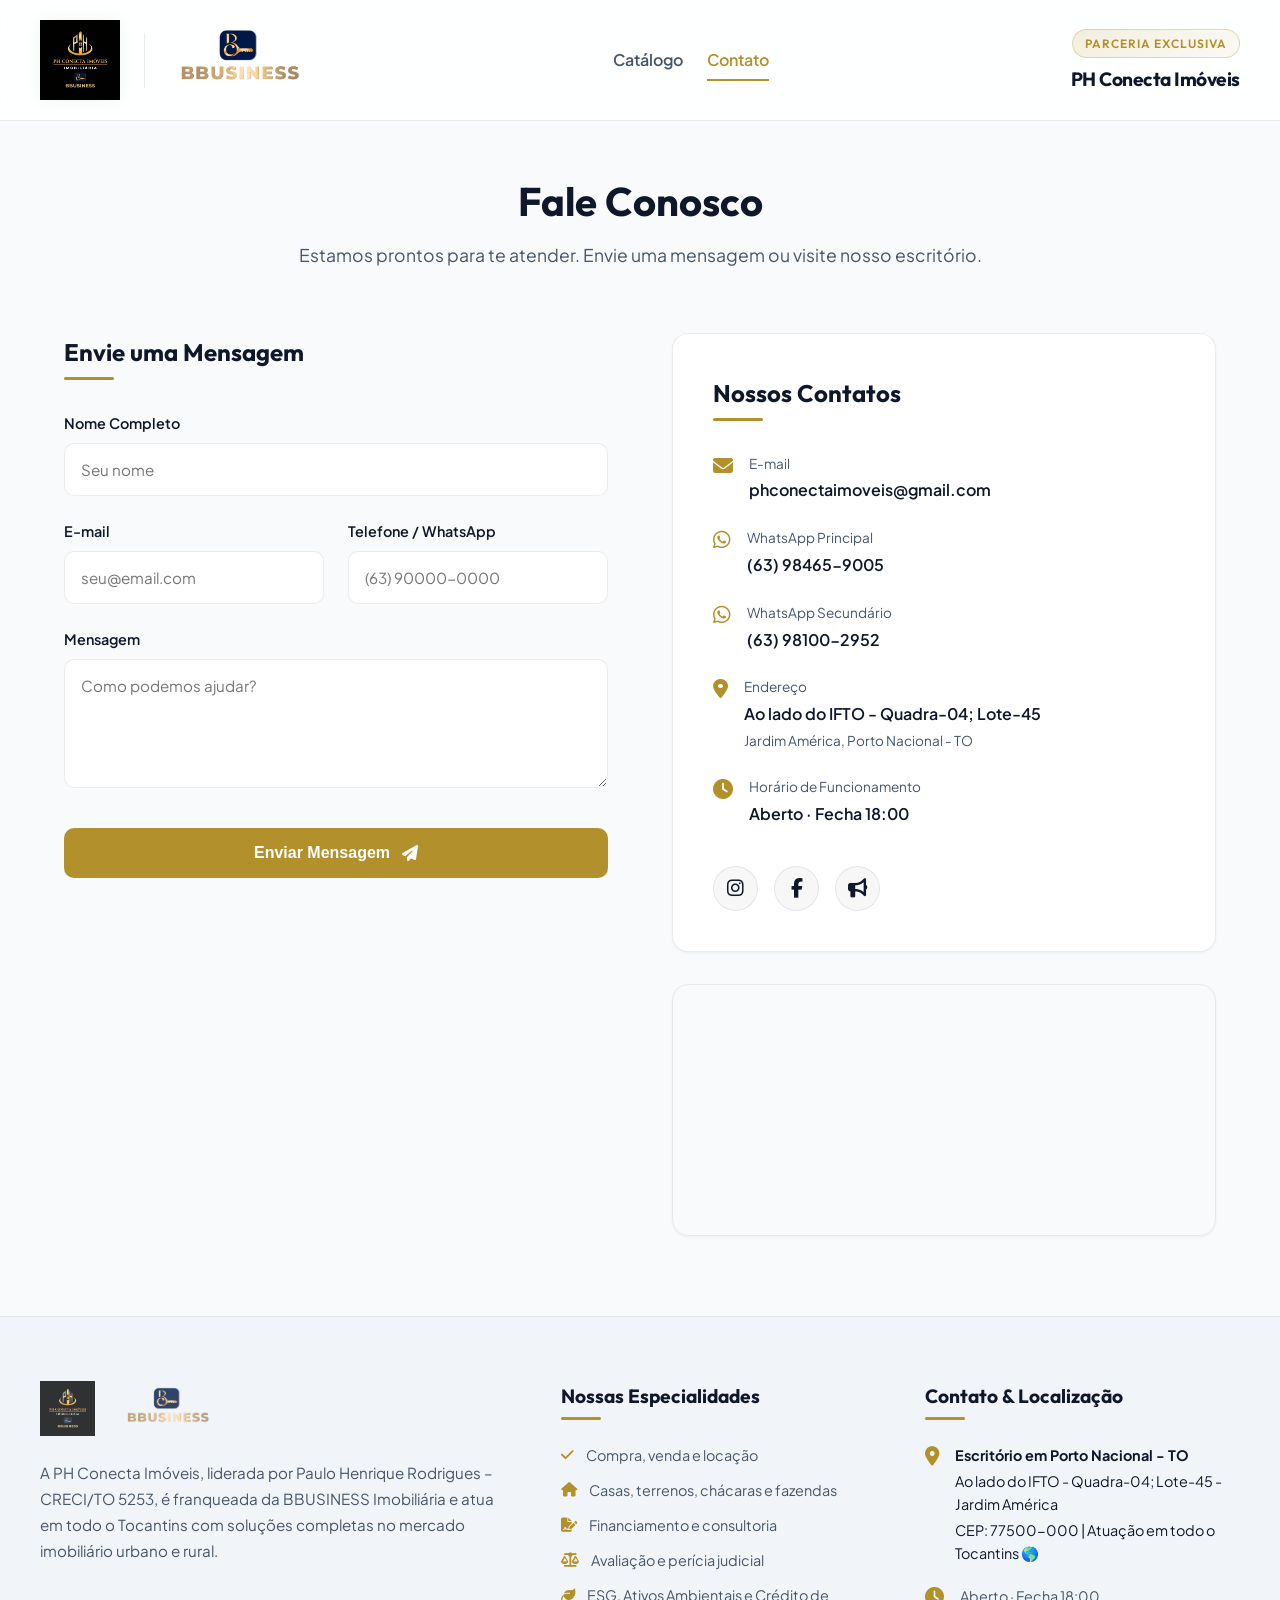
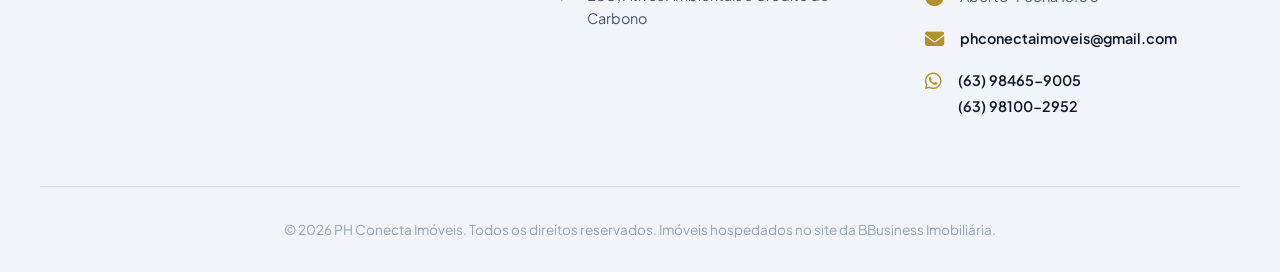
==== contato.html @ 6f9f1529 "feat: add contact page with form, location details, and styling updates" ====
<!DOCTYPE html>
<html lang="pt-BR">
<head>
    <meta charset="UTF-8">
    <meta name="viewport" content="width=device-width, initial-scale=1.0">
    <title>Fale Conosco | PH Conecta Imóveis</title>
    
    <!-- SEO Meta Tags -->
    <meta name="description" content="Entre em contato com a PH Conecta Imóveis. Estamos localizados em Porto Nacional, Tocantins. Fale conosco para compra, venda e locação de imóveis.">
    <meta name="keywords" content="Contato, Imobiliária, Porto Nacional, Tocantins, WhatsApp, Telefone, PH Conecta Imóveis">
    <meta name="author" content="PH Conecta Imóveis">
    
    <!-- Open Graph / Redes Sociais -->
    <meta property="og:title" content="Fale Conosco | PH Conecta Imóveis">
    <meta property="og:description" content="Entre em contato conosco. Escritório em Porto Nacional - TO. Especialistas no mercado imobiliário.">
    <meta property="og:type" content="website">
    <meta property="og:locale" content="pt_BR">
    
    <!-- Google Fonts -->
    <link rel="preconnect" href="https://fonts.googleapis.com">
    <link rel="preconnect" href="https://fonts.gstatic.com" crossorigin>
    <link href="https://fonts.googleapis.com/css2?family=Outfit:wght@300;400;500;600;700;800&family=Plus+Jakarta+Sans:wght@300;400;500;600;700&display=swap" rel="stylesheet">
    
    <!-- Font Awesome for Icons -->
    <link rel="stylesheet" href="https://cdnjs.cloudflare.com/ajax/libs/font-awesome/6.4.0/css/all.min.css">
    
    <!-- Link para o CSS customizado -->
    <link rel="stylesheet" href="style.css">
</head>
<body>

    <!-- Header do Catálogo -->
    <header class="main-header">
        <div class="header-container">
            <div class="brand-showcase">
                <a href="index.html" class="logo-wrapper ph-logo-wrapper">
                    <img src="assets/logo_ph.png" alt="PH Conecta Imóveis" class="logo-img ph-logo">
                </a>
                <div class="brand-divider"></div>
                <div class="logo-wrapper bb-logo-wrapper">
                    <img src="assets/bbusiness_logo.png" alt="BBusiness Imobiliária" class="logo-img bb-logo">
                </div>
            </div>
            
            <nav class="main-nav">
                <a href="index.html" class="nav-link">Catálogo</a>
                <a href="contato.html" class="nav-link active">Contato</a>
            </nav>

            <div class="header-text">
                <span class="badge">Parceria Exclusiva</span>
                <h1 style="font-size: 1.2rem; margin-top: 0.2rem;">PH Conecta Imóveis</h1>
            </div>
        </div>
    </header>

    <!-- Seção de Contato -->
    <main class="contact-page">
        <div class="contact-header">
            <h2>Fale Conosco</h2>
            <p>Estamos prontos para te atender. Envie uma mensagem ou visite nosso escritório.</p>
        </div>

        <div class="contact-container">
            <!-- Formulário -->
            <div class="contact-form-section">
                <h3>Envie uma Mensagem</h3>
                <form class="contact-form" onsubmit="sendToWhatsApp(event)">
                    <div class="form-group">
                        <label for="name">Nome Completo</label>
                        <input type="text" id="name" name="name" placeholder="Seu nome" required>
                    </div>
                    <div class="form-row">
                        <div class="form-group">
                            <label for="email">E-mail</label>
                            <input type="email" id="email" name="email" placeholder="seu@email.com" required>
                        </div>
                        <div class="form-group">
                            <label for="phone">Telefone / WhatsApp</label>
                            <input type="tel" id="phone" name="phone" placeholder="(63) 90000-0000" required>
                        </div>
                    </div>
                    <div class="form-group">
                        <label for="message">Mensagem</label>
                        <textarea id="message" name="message" rows="5" placeholder="Como podemos ajudar?" required></textarea>
                    </div>
                    <button type="submit" class="submit-btn">
                        Enviar Mensagem <i class="fa-solid fa-paper-plane"></i>
                    </button>
                </form>
            </div>

            <!-- Informações e Mapa -->
            <div class="contact-info-section">
                <div class="info-card">
                    <h3>Nossos Contatos</h3>
                    <ul class="contact-list">
                        <li>
                            <i class="fa-solid fa-envelope"></i>
                            <div>
                                <span>E-mail</span>
                                <a href="mailto:phconectaimoveis@gmail.com">phconectaimoveis@gmail.com</a>
                            </div>
                        </li>
                        <li>
                            <i class="fa-brands fa-whatsapp"></i>
                            <div>
                                <span>WhatsApp Principal</span>
                                <a href="https://wa.me/5563984659005" target="_blank">(63) 98465-9005</a>
                            </div>
                        </li>
                        <li>
                            <i class="fa-brands fa-whatsapp"></i>
                            <div>
                                <span>WhatsApp Secundário</span>
                                <a href="https://wa.me/5563981002952" target="_blank">(63) 98100-2952</a>
                            </div>
                        </li>
                        <li>
                            <i class="fa-solid fa-location-dot"></i>
                            <div>
                                <span>Endereço</span>
                                <strong>Ao lado do IFTO - Quadra-04; Lote-45</strong>
                                <span>Jardim América, Porto Nacional - TO</span>
                            </div>
                        </li>
                        <li>
                            <i class="fa-solid fa-clock"></i>
                            <div>
                                <span>Horário de Funcionamento</span>
                                <strong>Aberto · Fecha 18:00</strong>
                            </div>
                        </li>
                    </ul>
                    
                    <div class="social-links">
                        <a href="https://www.instagram.com/imobiliaria_ph_conecta_imoveis/" target="_blank" class="social-icon"><i class="fa-brands fa-instagram"></i></a>
                        <a href="https://www.facebook.com/profile.php?id=61579392174771" target="_blank" class="social-icon"><i class="fa-brands fa-facebook-f"></i></a>
                        <a href="https://whatsapp.com/channel/0029VbCNciaJf05h0G0z0J1j" target="_blank" class="social-icon"><i class="fa-solid fa-bullhorn"></i></a>
                    </div>
                </div>

                <!-- Google Maps Embutido -->
                <div class="map-container">
                    <iframe 
                        src="https://www.google.com/maps/embed?pb=!1m18!1m12!1m3!1d1139.7744319409855!2d-48.39763713028325!3d-10.694481699999994!2m3!1f0!2f0!3f0!3m2!1i1024!2i768!4f13.1!3m3!1m2!1s0x933b0d91617a31d5%3A0x5bad2772ea0631fc!2sPH%20Conecta%20Im%C3%B3veis!5e0!3m2!1spt-BR!2sbr!4v1700000000000!5m2!1spt-BR!2sbr" 
                        width="100%" 
                        height="250" 
                        style="border:0;" 
                        allowfullscreen="" 
                        loading="lazy" 
                        referrerpolicy="no-referrer-when-downgrade">
                    </iframe>
                </div>
            </div>
        </div>
    </main>

    <!-- Footer do Catálogo Profissional -->
    <footer class="main-footer">
        <div class="footer-container">
            <div class="footer-grid">
                
                <div class="footer-col brand-col">
                    <div class="footer-logos">
                        <img src="assets/logo_ph.png" alt="PH Conecta Imóveis Logo" class="footer-logo ph-flogo">
                        <img src="assets/bbusiness_logo.png" alt="BBusiness Imobiliária Logo" class="footer-logo bb-flogo">
                    </div>
                    <p class="brand-desc">
                        A PH Conecta Imóveis, liderada por Paulo Henrique Rodrigues – CRECI/TO 5253, é franqueada da BBUSINESS Imobiliária e atua em todo o Tocantins com soluções completas no mercado imobiliário urbano e rural.
                    </p>
                </div>
                
                <div class="footer-col info-col">
                    <h3>Nossas Especialidades</h3>
                    <ul class="footer-list">
                        <li><i class="fa-solid fa-check"></i> Compra, venda e locação</li>
                        <li><i class="fa-solid fa-house"></i> Casas, terrenos, chácaras e fazendas</li>
                        <li><i class="fa-solid fa-file-signature"></i> Financiamento e consultoria</li>
                        <li><i class="fa-solid fa-scale-balanced"></i> Avaliação e perícia judicial</li>
                        <li><i class="fa-solid fa-leaf"></i> ESG, Ativos Ambientais e Crédito de Carbono</li>
                    </ul>
                </div>
                
                <div class="footer-col contact-col">
                    <h3>Contato & Localização</h3>
                    <ul class="footer-contact-list">
                        <li>
                            <i class="fa-solid fa-location-dot"></i>
                            <div>
                                <strong>Escritório em Porto Nacional - TO</strong>
                                <a href="https://www.google.com/maps/place/PH+Conecta+Im%C3%B3veis/@-10.6944817,-48.399383,1068m/data=!3m2!1e3!4b1!4m6!3m5!1s0x933b0d91617a31d5:0x5bad2772ea0631fc!8m2!3d-10.694487!4d-48.3968081!16s%2Fg%2F11xyh6w7kj?entry=ttu&g_ep=EgoyMDI2MDYxMC4wIKXMDSoASAFQAw%3D%3D" target="_blank" style="font-weight: 400; display: flex; flex-direction: column; gap: 0.2rem;" title="Ver no Google Maps">
                                    <span>Ao lado do IFTO - Quadra-04; Lote-45 - Jardim América</span>
                                    <span>CEP: 77500-000 | Atuação em todo o Tocantins 🌎</span>
                                </a>
                            </div>
                        </li>
                        <li>
                            <i class="fa-solid fa-clock"></i>
                            <span>Aberto · Fecha 18:00</span>
                        </li>
                        <li>
                            <i class="fa-solid fa-envelope"></i>
                            <a href="mailto:phconectaimoveis@gmail.com">phconectaimoveis@gmail.com</a>
                        </li>
                        <li>
                            <i class="fa-brands fa-whatsapp"></i>
                            <div style="display: flex; flex-direction: column; gap: 0.2rem;">
                                <a href="https://wa.me/5563984659005" target="_blank">(63) 98465-9005</a>
                                <a href="https://wa.me/5563981002952" target="_blank">(63) 98100-2952</a>
                            </div>
                        </li>
                    </ul>
                </div>

            </div>
            
            <div class="footer-bottom">
                <p class="copyright">&copy; 2026 PH Conecta Imóveis. Todos os direitos reservados. Imóveis hospedados no site da BBusiness Imobiliária.</p>
            </div>
        </div>
    </footer>

    <!-- Script para envio via WhatsApp -->
    <script>
        function sendToWhatsApp(event) {
            event.preventDefault();
            const name = document.getElementById('name').value;
            const email = document.getElementById('email').value;
            const phone = document.getElementById('phone').value;
            const message = document.getElementById('message').value;

            // Formatação da mensagem
            const text = `Olá! Vim pelo site da PH Conecta Imóveis.%0A%0A*Nome:* ${name}%0A*E-mail:* ${email}%0A*Telefone:* ${phone}%0A*Mensagem:* ${message}`;
            
            // Número especificado: (63) 98100-2952 -> 5563981002952
            const waLink = `https://wa.me/5563981002952?text=${text}`;
            
            window.open(waLink, '_blank');
        }
    </script>
</body>
</html>
---- style.css ----
/* ==========================================================================
   DESIGN SYSTEM & VARIABLES
   ========================================================================== */
:root {
    /* Color Palette (Tema Claro / Light Mode) */
    --bg-main: #f8fafc;
    --bg-card: #ffffff;
    --bg-header: rgba(255, 255, 255, 0.85);
    --border-color: rgba(15, 23, 42, 0.08);
    --border-hover: rgba(197, 168, 128, 0.6);
    
    /* Brand Colors */
    --color-gold: #b2902b;
    --color-gold-hover: #91731b;
    --color-gold-rgb: 178, 144, 43;
    --color-blue: #0055b3;
    
    /* Text Colors */
    --text-primary: #0f172a;
    --text-secondary: #475569;
    --text-muted: #94a3b8;
    
    /* Typography */
    --font-heading: 'Outfit', sans-serif;
    --font-body: 'Plus Jakarta Sans', sans-serif;
    
    /* Layout & Animation */
    --radius-lg: 16px;
    --radius-md: 10px;
    --radius-sm: 6px;
    --transition: all 0.35s cubic-bezier(0.16, 1, 0.3, 1);
    --shadow-sm: 0 2px 4px rgba(0, 0, 0, 0.02), 0 1px 2px rgba(0, 0, 0, 0.03);
    --shadow-md: 0 10px 25px rgba(15, 23, 42, 0.05), 0 4px 12px rgba(15, 23, 42, 0.03);
    --shadow-lg: 0 25px 50px -12px rgba(15, 23, 42, 0.08);
}

/* ==========================================================================
   RESET & BASE STYLES
   ========================================================================== */
* {
    margin: 0;
    padding: 0;
    box-sizing: border-box;
    -webkit-font-smoothing: antialiased;
    -moz-osx-font-smoothing: grayscale;
}

body {
    background-color: var(--bg-main);
    color: var(--text-primary);
    font-family: var(--font-body);
    line-height: 1.6;
    overflow-x: hidden;
}

/* ==========================================================================
   HEADER SECTION
   ========================================================================== */
.main-header {
    position: relative;
    z-index: 100;
    background-color: var(--bg-header);
    backdrop-filter: blur(16px);
    -webkit-backdrop-filter: blur(16px);
    border-bottom: 1px solid var(--border-color);
    padding: 1.25rem 2rem;
    transition: var(--transition);
}

.header-container {
    max-width: 1200px;
    margin: 0 auto;
    display: flex;
    align-items: center;
    justify-content: space-between;
    gap: 2rem;
}

.brand-showcase {
    display: flex;
    align-items: center;
    gap: 1.5rem;
}

.logo-wrapper {
    display: flex;
    align-items: center;
    justify-content: center;
    height: 80px;
    transition: var(--transition);
}

.logo-wrapper:hover {
    transform: scale(1.03);
}

.logo-img {
    max-height: 100%;
    width: auto;
    object-fit: contain;
}

.ph-logo {
    /* Destacar levemente a logo PH */
    filter: drop-shadow(0 0 8px rgba(0, 0, 0, 0.05));
}

.brand-divider {
    width: 1px;
    height: 55px;
    background-color: var(--border-color);
}

.header-text {
    text-align: right;
    display: flex;
    flex-direction: column;
    align-items: flex-end;
}

.badge {
    background: linear-gradient(135deg, rgba(var(--color-gold-rgb), 0.15), rgba(var(--color-gold-rgb), 0.05));
    border: 1px solid rgba(var(--color-gold-rgb), 0.3);
    color: var(--color-gold);
    padding: 0.25rem 0.75rem;
    border-radius: 50px;
    font-size: 0.75rem;
    font-weight: 600;
    text-transform: uppercase;
    letter-spacing: 1px;
    margin-bottom: 0.4rem;
    font-family: var(--font-heading);
}

.header-text h1 {
    font-family: var(--font-heading);
    font-size: 1.8rem;
    font-weight: 700;
    letter-spacing: -0.5px;
    color: var(--text-primary);
    line-height: 1.2;
}

.header-text p {
    color: var(--text-secondary);
    font-size: 0.9rem;
    font-weight: 400;
    margin-top: 0.2rem;
}

/* ==========================================================================
   NAVIGATION MENU
   ========================================================================== */
.main-nav {
    display: flex;
    gap: 1.5rem;
    align-items: center;
}

.nav-link {
    text-decoration: none;
    color: var(--text-secondary);
    font-weight: 600;
    font-size: 1rem;
    padding: 0.5rem 0;
    position: relative;
    transition: var(--transition);
}

.nav-link:hover {
    color: var(--text-primary);
}

.nav-link.active {
    color: var(--color-gold);
}

.nav-link::after {
    content: '';
    position: absolute;
    bottom: 0;
    left: 0;
    width: 0;
    height: 2px;
    background-color: var(--color-gold);
    transition: var(--transition);
}

.nav-link:hover::after, .nav-link.active::after {
    width: 100%;
}

/* ==========================================================================
   FILTER SECTION (AESTHETIC)
   ========================================================================== */
.filter-section {
    position: sticky;
    top: 1rem;
    z-index: 90;
    max-width: 1200px;
    margin: 1rem auto 1.5rem auto;
    padding: 0 1.5rem;
}

.filter-container {
    background-color: var(--bg-card);
    border: 1px solid var(--border-color);
    border-radius: var(--radius-lg);
    padding: 1.25rem;
    display: flex;
    align-items: center;
    justify-content: space-between;
    gap: 2rem;
    box-shadow: var(--shadow-md);
}

.search-box {
    display: flex;
    align-items: center;
    gap: 0.75rem;
    background-color: rgba(15, 23, 42, 0.03);
    border: 1px solid var(--border-color);
    padding: 0.6rem 1rem;
    border-radius: var(--radius-md);
    flex-grow: 1;
    max-width: 500px;
}

.search-box svg {
    color: var(--text-muted);
}

.search-box input {
    background: none;
    border: none;
    outline: none;
    color: var(--text-primary);
    font-family: var(--font-body);
    font-size: 0.9rem;
    width: 100%;
}

.search-box input::placeholder {
    color: var(--text-muted);
}

.filter-badges {
    display: flex;
    gap: 0.75rem;
}

.filter-badge {
    background-color: rgba(15, 23, 42, 0.03);
    border: 1px solid var(--border-color);
    color: var(--text-secondary);
    padding: 0.5rem 1.2rem;
    border-radius: var(--radius-md);
    font-size: 0.85rem;
    font-weight: 500;
    cursor: pointer;
    transition: var(--transition);
}

.filter-badge:hover {
    background-color: rgba(15, 23, 42, 0.06);
    color: var(--text-primary);
}

.filter-badge.active {
    background-color: var(--color-gold);
    color: #ffffff;
    font-weight: 600;
    border-color: var(--color-gold);
}

/* ==========================================================================
   CATALOG GRID & CARDS
   ========================================================================== */
.catalog-container {
    max-width: 1200px;
    margin: 0 auto;
    padding: 1.5rem;
    margin-bottom: 5rem;
}

.catalog-grid {
    display: grid;
    grid-template-columns: repeat(auto-fill, minmax(350px, 1fr));
    gap: 2rem;
}

/* Card Item */
.card-item {
    background-color: var(--bg-card);
    border: 1px solid var(--border-color);
    border-radius: var(--radius-lg);
    overflow: hidden;
    text-decoration: none;
    color: inherit;
    display: flex;
    flex-direction: column;
    box-shadow: var(--shadow-md);
    transition: var(--transition);
    position: relative;
}

.card-item::before {
    content: '';
    position: absolute;
    top: 0;
    left: 0;
    width: 100%;
    height: 100%;
    border-radius: var(--radius-lg);
    border: 1px solid transparent;
    pointer-events: none;
    transition: var(--transition);
    z-index: 2;
}

.card-item:hover {
    transform: translateY(-8px);
    box-shadow: 0 22px 40px -10px rgba(0, 0, 0, 0.6);
}

.card-item:hover::before {
    border-color: var(--border-hover);
}

/* Card Image */
.card-image-wrapper {
    position: relative;
    width: 100%;
    height: 230px;
    overflow: hidden;
    background-color: #e2e8f0;
}

.card-image {
    width: 100%;
    height: 100%;
    object-fit: cover;
    transition: transform 0.8s cubic-bezier(0.16, 1, 0.3, 1);
}

.card-item:hover .card-image {
    transform: scale(1.08);
}

.card-tag {
    position: absolute;
    top: 1rem;
    left: 1rem;
    background: rgba(15, 23, 42, 0.75);
    backdrop-filter: blur(8px);
    border: 1px solid rgba(255, 255, 255, 0.15);
    color: #ffffff;
    padding: 0.35rem 0.8rem;
    border-radius: var(--radius-sm);
    font-size: 0.75rem;
    font-weight: 600;
    text-transform: uppercase;
    letter-spacing: 0.5px;
    z-index: 10;
}

/* Card Content */
.card-content {
    padding: 1.5rem;
    display: flex;
    flex-direction: column;
    flex-grow: 1;
}

.card-location {
    display: flex;
    align-items: center;
    gap: 0.4rem;
    color: var(--text-muted);
    font-size: 0.8rem;
    margin-bottom: 0.75rem;
}

.card-location svg {
    color: var(--color-gold);
}

.card-title {
    font-family: var(--font-heading);
    font-size: 1.25rem;
    font-weight: 600;
    line-height: 1.35;
    margin-bottom: 0.75rem;
    color: var(--text-primary);
    transition: var(--transition);
}

.card-item:hover .card-title {
    color: var(--color-gold);
}

.card-description {
    color: var(--text-secondary);
    font-size: 0.875rem;
    margin-bottom: 1.5rem;
    display: -webkit-box;
    -webkit-line-clamp: 2;
    -webkit-box-orient: vertical;
    overflow: hidden;
    height: 2.8rem; /* Evita quebras de grid mantendo o tamanho */
}

/* Card Features */
.card-features {
    display: flex;
    align-items: center;
    gap: 1.25rem;
    border-top: 1px solid var(--border-color);
    border-bottom: 1px solid var(--border-color);
    padding: 0.85rem 0;
    margin-bottom: 1.5rem;
}

.feature-item {
    display: flex;
    align-items: center;
    gap: 0.4rem;
    font-size: 0.85rem;
    color: var(--text-secondary);
}

.feature-item svg {
    color: var(--text-muted);
}

/* Card Footer */
.card-footer {
    margin-top: auto;
    display: flex;
    align-items: center;
    justify-content: space-between;
}

.card-price {
    display: flex;
    flex-direction: column;
}

.price-label {
    font-size: 0.75rem;
    color: var(--text-muted);
    text-transform: uppercase;
}

.price-value {
    font-family: var(--font-heading);
    font-size: 1.4rem;
    font-weight: 700;
    color: var(--text-primary);
    transition: var(--transition);
}

.card-item:hover .price-value {
    color: var(--color-gold);
}

.card-btn {
    display: flex;
    align-items: center;
    gap: 0.4rem;
    color: var(--text-primary);
    font-size: 0.85rem;
    font-weight: 600;
    border: 1px solid var(--border-color);
    padding: 0.5rem 0.9rem;
    border-radius: var(--radius-md);
    transition: var(--transition);
}

.card-item:hover .card-btn {
    background-color: var(--color-gold);
    color: var(--bg-main);
    border-color: var(--color-gold);
}

.card-btn svg {
    transition: transform 0.3s;
}

.card-item:hover .card-btn svg {
    transform: translateX(3px);
}

/* ==========================================================================
   FOOTER SECTION
   ========================================================================== */
.main-footer {
    background-color: #f1f5f9;
    border-top: 1px solid var(--border-color);
    padding: 4rem 2rem 2rem 2rem;
    color: var(--text-secondary);
}

.footer-container {
    max-width: 1200px;
    margin: 0 auto;
    display: flex;
    flex-direction: column;
    gap: 3rem;
}

.footer-grid {
    display: grid;
    grid-template-columns: 1.5fr 1fr 1fr;
    gap: 3rem;
}

.brand-col .footer-logos {
    display: flex;
    align-items: center;
    gap: 1.5rem;
    margin-bottom: 1.5rem;
}

.footer-logo {
    height: 55px;
    width: auto;
    object-fit: contain;
    opacity: 0.8;
    transition: var(--transition);
}

.footer-logo:hover {
    opacity: 1;
}

.brand-desc {
    font-size: 0.95rem;
    line-height: 1.7;
}

.footer-col h3 {
    font-family: var(--font-heading);
    color: var(--text-primary);
    font-size: 1.2rem;
    margin-bottom: 1.5rem;
    position: relative;
    padding-bottom: 0.5rem;
}

.footer-col h3::after {
    content: '';
    position: absolute;
    bottom: 0;
    left: 0;
    width: 40px;
    height: 3px;
    background-color: var(--color-gold);
    border-radius: 2px;
}

.footer-list {
    list-style: none;
    padding: 0;
}

.footer-list li {
    display: flex;
    align-items: flex-start;
    gap: 0.75rem;
    margin-bottom: 0.75rem;
    font-size: 0.9rem;
}

.footer-list li i {
    color: var(--color-gold);
    margin-top: 0.25rem;
}

.footer-contact-list {
    list-style: none;
    padding: 0;
}

.footer-contact-list li {
    display: flex;
    align-items: flex-start;
    gap: 1rem;
    margin-bottom: 1.2rem;
    font-size: 0.9rem;
}

.footer-contact-list li i {
    color: var(--color-gold);
    font-size: 1.2rem;
    margin-top: 0.2rem;
}

.footer-contact-list li div {
    display: flex;
    flex-direction: column;
    gap: 0.2rem;
}

.footer-contact-list strong {
    color: var(--text-primary);
}

.footer-contact-list a {
    color: var(--text-primary);
    text-decoration: none;
    font-weight: 600;
    transition: var(--transition);
}

.footer-contact-list a:hover {
    color: var(--color-gold);
}

.footer-bottom {
    border-top: 1px solid rgba(15, 23, 42, 0.1);
    padding-top: 2rem;
    text-align: center;
}

.copyright {
    font-size: 0.85rem;
    color: var(--text-muted);
}

/* ==========================================================================
   FLOATING CONTACTS WIDGET
   ========================================================================== */
.floating-contacts {
    position: fixed;
    bottom: 30px;
    right: 30px;
    z-index: 999;
    display: flex;
    flex-direction: column-reverse;
    align-items: center;
    gap: 10px;
}

.fc-toggle {
    width: 60px;
    height: 60px;
    background-color: var(--color-gold);
    color: white;
    border-radius: 50%;
    display: flex;
    align-items: center;
    justify-content: center;
    font-size: 1.5rem;
    box-shadow: var(--shadow-lg);
    cursor: pointer;
    transition: var(--transition);
    z-index: 2;
}

.fc-toggle:hover {
    transform: scale(1.1);
    background-color: var(--color-gold-hover);
}

.fc-menu {
    display: flex;
    flex-direction: column;
    gap: 10px;
    opacity: 0;
    visibility: hidden;
    transform: translateY(20px);
    transition: all 0.3s cubic-bezier(0.175, 0.885, 0.32, 1.275);
}

.floating-contacts:hover .fc-menu {
    opacity: 1;
    visibility: visible;
    transform: translateY(0);
}

.fc-item {
    width: 50px;
    height: 50px;
    background-color: white;
    color: var(--text-primary);
    border-radius: 50%;
    display: flex;
    align-items: center;
    justify-content: center;
    font-size: 1.2rem;
    box-shadow: var(--shadow-md);
    text-decoration: none;
    position: relative;
    transition: var(--transition);
}

.fc-item:hover {
    transform: scale(1.1);
}

.fc-wa1:hover, .fc-wa2:hover, .fc-wachannel:hover {
    background-color: #25D366;
    color: white;
}

.fc-ig:hover {
    background: linear-gradient(45deg, #f09433 0%, #e6683c 25%, #dc2743 50%, #cc2366 75%, #bc1888 100%);
    color: white;
}

.fc-fb:hover {
    background-color: #1877F2;
    color: white;
}

.fc-tooltip {
    position: absolute;
    right: 65px;
    background-color: rgba(15, 23, 42, 0.9);
    color: white;
    padding: 0.4rem 0.8rem;
    border-radius: 4px;
    font-size: 0.8rem;
    font-family: var(--font-body);
    white-space: nowrap;
    opacity: 0;
    visibility: hidden;
    transition: opacity 0.3s;
    pointer-events: none;
}

.fc-tooltip::after {
    content: '';
    position: absolute;
    top: 50%;
    left: 100%;
    transform: translateY(-50%);
    border-width: 5px;
    border-style: solid;
    border-color: transparent transparent transparent rgba(15, 23, 42, 0.9);
}

.fc-item:hover .fc-tooltip {
    opacity: 1;
    visibility: visible;
}

.card-item.hidden {
    display: none !important;
}

/* ==========================================================================
   CONTACT PAGE
   ========================================================================== */
.contact-page {
    max-width: 1200px;
    margin: 3rem auto 5rem auto;
    padding: 0 1.5rem;
}

.contact-header {
    text-align: center;
    margin-bottom: 4rem;
}

.contact-header h2 {
    font-family: var(--font-heading);
    font-size: 2.5rem;
    color: var(--text-primary);
    margin-bottom: 0.5rem;
}

.contact-header p {
    color: var(--text-secondary);
    font-size: 1.1rem;
}

.contact-container {
    display: grid;
    grid-template-columns: 1fr 1fr;
    gap: 4rem;
    align-items: start;
}

.contact-form-section h3, .contact-info-section h3 {
    font-family: var(--font-heading);
    font-size: 1.5rem;
    color: var(--text-primary);
    margin-bottom: 2rem;
    position: relative;
    padding-bottom: 0.5rem;
}

.contact-form-section h3::after, .contact-info-section h3::after {
    content: '';
    position: absolute;
    bottom: 0;
    left: 0;
    width: 50px;
    height: 3px;
    background-color: var(--color-gold);
    border-radius: 2px;
}

.contact-form {
    display: flex;
    flex-direction: column;
    gap: 1.5rem;
}

.form-group {
    display: flex;
    flex-direction: column;
    gap: 0.5rem;
}

.form-row {
    display: grid;
    grid-template-columns: 1fr 1fr;
    gap: 1.5rem;
}

.form-group label {
    font-weight: 600;
    font-size: 0.9rem;
    color: var(--text-primary);
}

.form-group input, .form-group textarea {
    padding: 1rem;
    border: 1px solid var(--border-color);
    border-radius: var(--radius-md);
    background-color: var(--bg-card);
    font-family: var(--font-body);
    font-size: 0.95rem;
    color: var(--text-primary);
    transition: var(--transition);
}

.form-group input:focus, .form-group textarea:focus {
    outline: none;
    border-color: var(--color-gold);
    box-shadow: 0 0 0 3px rgba(178, 144, 43, 0.1);
}

.submit-btn {
    background-color: var(--color-gold);
    color: white;
    border: none;
    padding: 1rem 2rem;
    border-radius: var(--radius-md);
    font-size: 1rem;
    font-weight: 700;
    cursor: pointer;
    display: flex;
    align-items: center;
    justify-content: center;
    gap: 0.75rem;
    transition: var(--transition);
    margin-top: 1rem;
}

.submit-btn:hover {
    background-color: var(--color-gold-hover);
    transform: translateY(-2px);
    box-shadow: var(--shadow-md);
}

.info-card {
    background-color: var(--bg-card);
    border: 1px solid var(--border-color);
    border-radius: var(--radius-lg);
    padding: 2.5rem;
    box-shadow: var(--shadow-sm);
    margin-bottom: 2rem;
}

.contact-list {
    list-style: none;
    display: flex;
    flex-direction: column;
    gap: 1.5rem;
    margin-bottom: 2.5rem;
}

.contact-list li {
    display: flex;
    align-items: flex-start;
    gap: 1rem;
}

.contact-list i {
    color: var(--color-gold);
    font-size: 1.25rem;
    margin-top: 0.2rem;
}

.contact-list div {
    display: flex;
    flex-direction: column;
    gap: 0.2rem;
}

.contact-list span {
    font-size: 0.85rem;
    color: var(--text-secondary);
}

.contact-list a, .contact-list strong {
    color: var(--text-primary);
    font-size: 1rem;
    text-decoration: none;
    font-weight: 600;
}

.contact-list a:hover {
    color: var(--color-gold);
}

.social-links {
    display: flex;
    gap: 1rem;
}

.social-icon {
    width: 45px;
    height: 45px;
    background-color: rgba(15, 23, 42, 0.03);
    border: 1px solid var(--border-color);
    border-radius: 50%;
    display: flex;
    align-items: center;
    justify-content: center;
    color: var(--text-primary);
    font-size: 1.2rem;
    text-decoration: none;
    transition: var(--transition);
}

.social-icon:hover {
    background-color: var(--color-gold);
    color: white;
    border-color: var(--color-gold);
    transform: translateY(-3px);
}

.map-container {
    border-radius: var(--radius-lg);
    overflow: hidden;
    border: 1px solid var(--border-color);
    box-shadow: var(--shadow-sm);
}

.map-container iframe {
    display: block;
}

/* ==========================================================================
   MEDIA QUERIES (RESPONSIVIDADE)
   ========================================================================== */
@media (max-width: 768px) {
    .header-container {
        flex-direction: column;
        text-align: center;
        gap: 1.25rem;
        padding: 0.5rem 0;
    }
    
    .header-text {
        text-align: center;
        align-items: center;
    }
    
    .filter-container {
        flex-direction: column;
        align-items: stretch;
        gap: 1rem;
    }
    
    .search-box {
        max-width: 100%;
    }
    
    .filter-badges {
        overflow-x: auto;
        padding-bottom: 0.25rem;
        width: 100%;
        justify-content: flex-start;
        scrollbar-width: none; /* Firefox */
    }
    
    .filter-badges::-webkit-scrollbar {
        display: none; /* Chrome/Safari */
    }
    
    .catalog-grid {
        grid-template-columns: 1fr;
    }
    
    .footer-grid {
        grid-template-columns: 1fr;
        gap: 2.5rem;
    }
    
    .contact-container {
        grid-template-columns: 1fr;
        gap: 3rem;
    }

    .form-row {
        grid-template-columns: 1fr;
    }
}
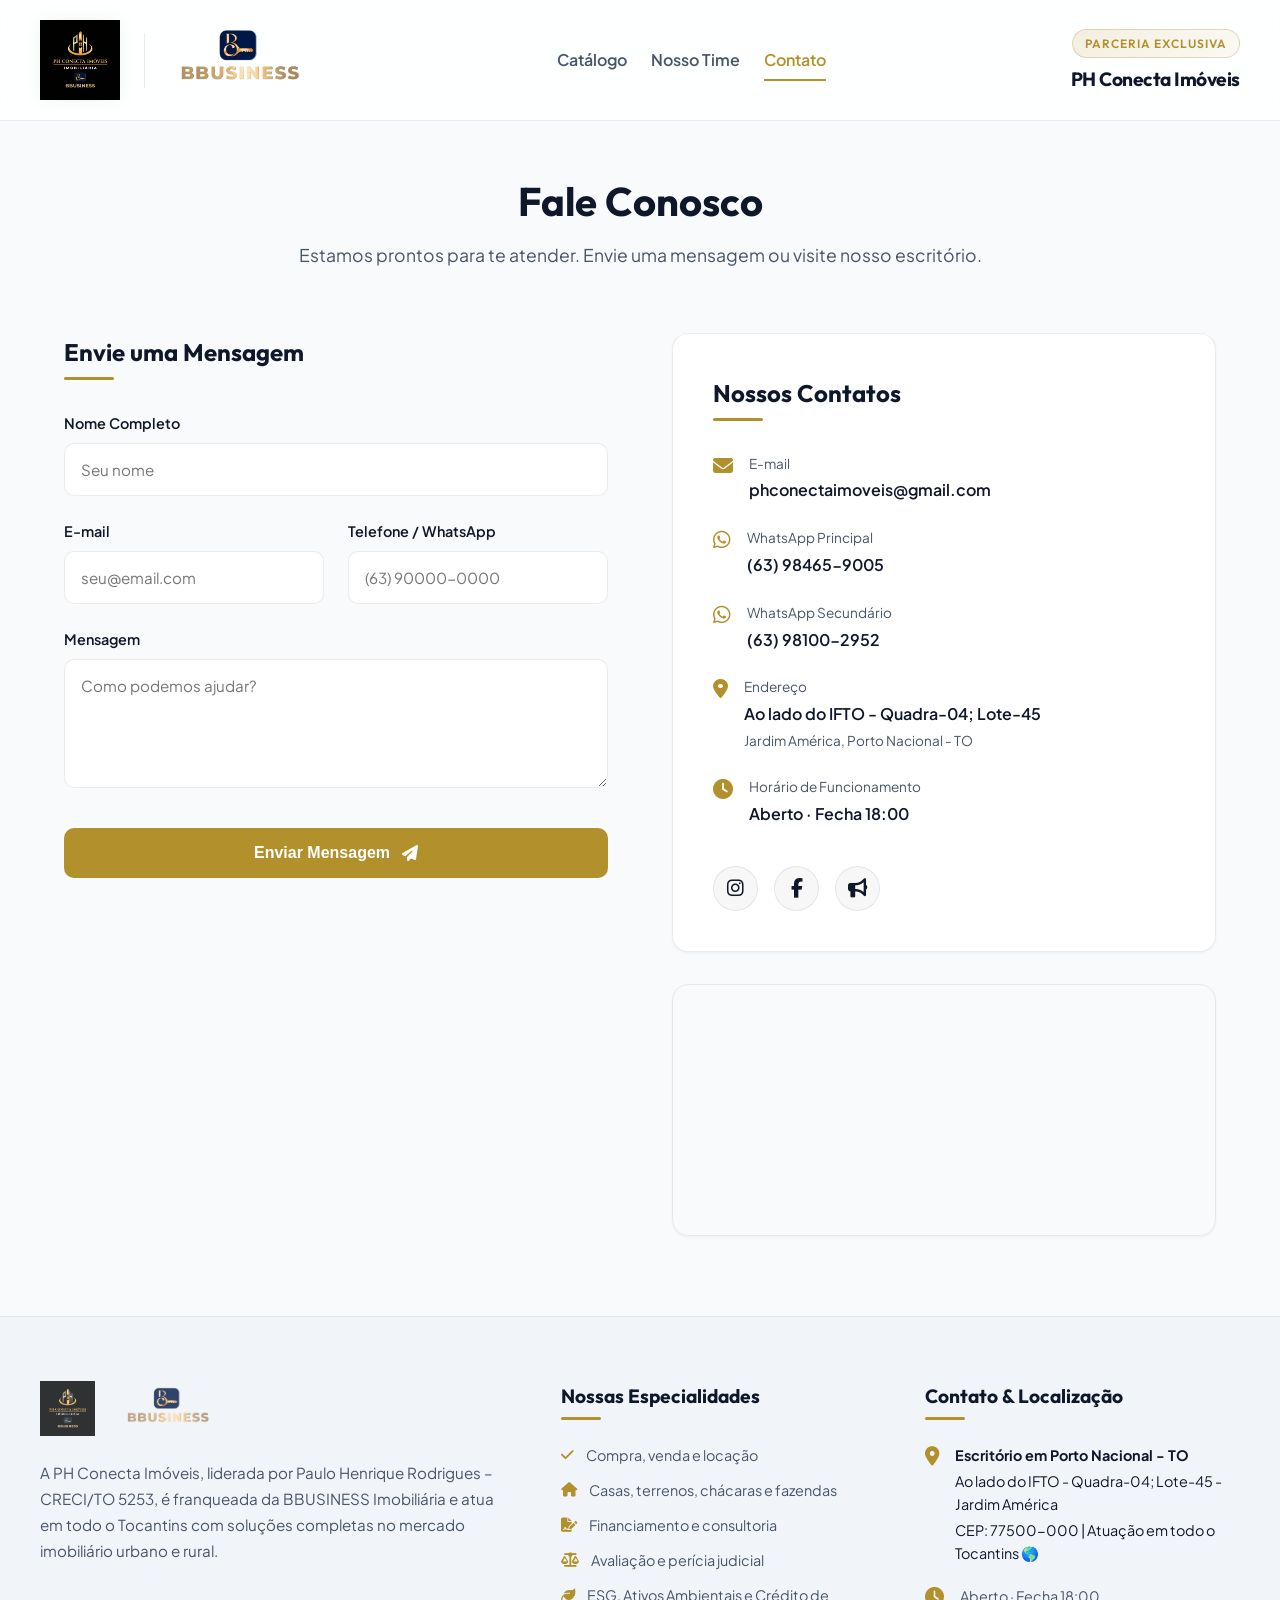
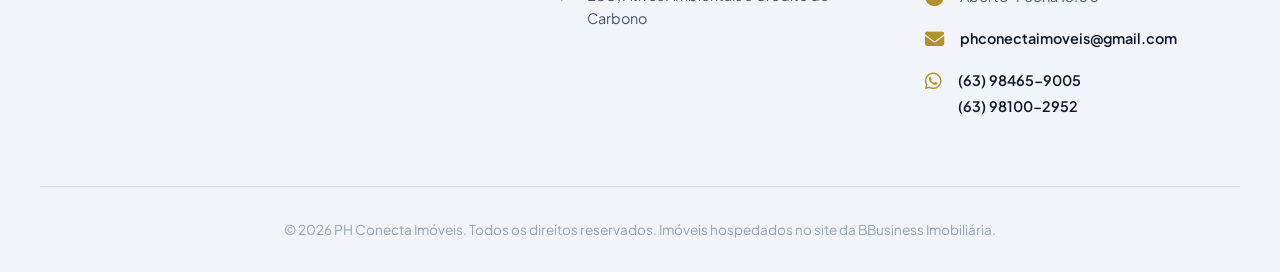
==== commit 09d1ebb7: "feat: add "Nosso Time" page and update navigation across the site" ====
--- a/contato.html
+++ b/contato.html
@@ -5,16 +5,20 @@
     <meta name="viewport" content="width=device-width, initial-scale=1.0">
     <title>Fale Conosco | PH Conecta Imóveis</title>
     
-    <!-- SEO Meta Tags -->
-    <meta name="description" content="Entre em contato com a PH Conecta Imóveis. Estamos localizados em Porto Nacional, Tocantins. Fale conosco para compra, venda e locação de imóveis.">
-    <meta name="keywords" content="Contato, Imobiliária, Porto Nacional, Tocantins, WhatsApp, Telefone, PH Conecta Imóveis">
+    <!-- SEO Essencial e Indexação -->
+    <meta name="description" content="Fale com a PH Conecta Imóveis, a sua imobiliária em Porto Nacional - TO. Especialistas em compra, venda, locação de fazendas, loteamentos e crédito de carbono.">
+    <meta name="keywords" content="imobiliariaphconectaimoveis, imobiliaria.phconectaimoveis, phconectaimoveis, ph conecta imoveis, Contato, Imobiliária em Porto Nacional, Telefone Corretor, WhatsApp Imobiliária, PH Conecta Imóveis, Paulo Henrique Rodrigues, CRECI 5253">
     <meta name="author" content="PH Conecta Imóveis">
+    <meta name="robots" content="index, follow">
+    <link rel="canonical" href="https://imobiliaria.phconectaimoveis.com/contato.html">
     
     <!-- Open Graph / Redes Sociais -->
-    <meta property="og:title" content="Fale Conosco | PH Conecta Imóveis">
-    <meta property="og:description" content="Entre em contato conosco. Escritório em Porto Nacional - TO. Especialistas no mercado imobiliário.">
+    <meta property="og:url" content="https://imobiliaria.phconectaimoveis.com/contato.html">
+    <meta property="og:title" content="Fale Conosco | PH Conecta Imóveis - Porto Nacional">
+    <meta property="og:description" content="Entre em contato com a nossa equipe. Temos as melhores opções do mercado imobiliário urbano e rural no Tocantins.">
     <meta property="og:type" content="website">
     <meta property="og:locale" content="pt_BR">
+    <meta property="og:image" content="https://imobiliaria.phconectaimoveis.com/assets/logo_ph.png">
     
     <!-- Google Fonts -->
     <link rel="preconnect" href="https://fonts.googleapis.com">
@@ -44,6 +48,7 @@
             
             <nav class="main-nav">
                 <a href="index.html" class="nav-link">Catálogo</a>
+                <a href="nossotime.html" class="nav-link">Nosso Time</a>
                 <a href="contato.html" class="nav-link active">Contato</a>
             </nav>
 
--- a/style.css
+++ b/style.css
@@ -1012,3 +1012,150 @@
         grid-template-columns: 1fr;
     }
 }
+/* ==========================================================================
+   TEAM PAGE
+   ========================================================================== */
+.team-page {
+    max-width: 1200px;
+    margin: 3rem auto 5rem auto;
+    padding: 0 1.5rem;
+}
+
+.team-container {
+    display: grid;
+    grid-template-columns: repeat(auto-fit, minmax(300px, 1fr));
+    gap: 3rem;
+    max-width: 900px;
+    margin: 0 auto;
+}
+
+.team-card {
+    background-color: var(--bg-card);
+    border: 1px solid var(--border-color);
+    border-radius: var(--radius-lg);
+    overflow: hidden;
+    box-shadow: var(--shadow-md);
+    transition: var(--transition);
+    display: flex;
+    flex-direction: column;
+    position: relative;
+}
+
+.team-card:hover {
+    transform: translateY(-5px);
+    box-shadow: var(--shadow-lg);
+    border-color: var(--color-gold);
+}
+
+.team-card-header {
+    background: linear-gradient(135deg, rgba(15, 23, 42, 0.05), rgba(15, 23, 42, 0.01));
+    border-bottom: 1px solid var(--border-color);
+    padding: 2.5rem 1rem;
+    display: flex;
+    justify-content: center;
+    align-items: center;
+}
+
+.team-photo-wrapper {
+    width: 160px;
+    height: 160px;
+    border-radius: 50%;
+    background-color: var(--color-gold);
+    padding: 4px;
+    box-shadow: 0 10px 20px rgba(0,0,0,0.08);
+}
+
+.team-photo {
+    width: 100%;
+    height: 100%;
+    border-radius: 50%;
+    object-fit: cover;
+    background-color: #fff;
+}
+
+.team-card-body {
+    padding: 2rem;
+    display: flex;
+    flex-direction: column;
+    align-items: center;
+    text-align: center;
+    flex-grow: 1;
+}
+
+.team-card-body h3 {
+    font-family: var(--font-heading);
+    font-size: 1.6rem;
+    color: var(--text-primary);
+    margin-bottom: 0.2rem;
+}
+
+.team-role {
+    color: var(--color-gold);
+    font-weight: 600;
+    font-size: 0.95rem;
+    margin-bottom: 1rem;
+}
+
+.team-badges {
+    display: flex;
+    gap: 0.5rem;
+    flex-wrap: wrap;
+    justify-content: center;
+    margin-bottom: 1.25rem;
+}
+
+.team-badge {
+    background-color: rgba(15, 23, 42, 0.05);
+    border: 1px solid var(--border-color);
+    color: var(--text-secondary);
+    padding: 0.3rem 0.8rem;
+    border-radius: 50px;
+    font-size: 0.75rem;
+    font-weight: 600;
+}
+
+.team-badge i {
+    margin-right: 0.2rem;
+    color: var(--color-gold);
+}
+
+.team-desc {
+    color: var(--text-secondary);
+    font-size: 0.95rem;
+    line-height: 1.6;
+    margin-bottom: 1.5rem;
+}
+
+.team-social {
+    display: flex;
+    gap: 1rem;
+    margin-top: auto;
+}
+
+.team-social a {
+    display: flex;
+    align-items: center;
+    justify-content: center;
+    gap: 0.5rem;
+    color: var(--text-secondary);
+    text-decoration: none;
+    font-weight: 500;
+    font-size: 0.9rem;
+    padding: 0.5rem 1rem;
+    border-radius: var(--radius-md);
+    background-color: rgba(15, 23, 42, 0.03);
+    border: 1px solid var(--border-color);
+    transition: var(--transition);
+}
+
+.team-social a:hover {
+    background-color: var(--color-gold);
+    color: white;
+    border-color: var(--color-gold);
+}
+
+@media (max-width: 768px) {
+    .team-container {
+        grid-template-columns: 1fr;
+    }
+}
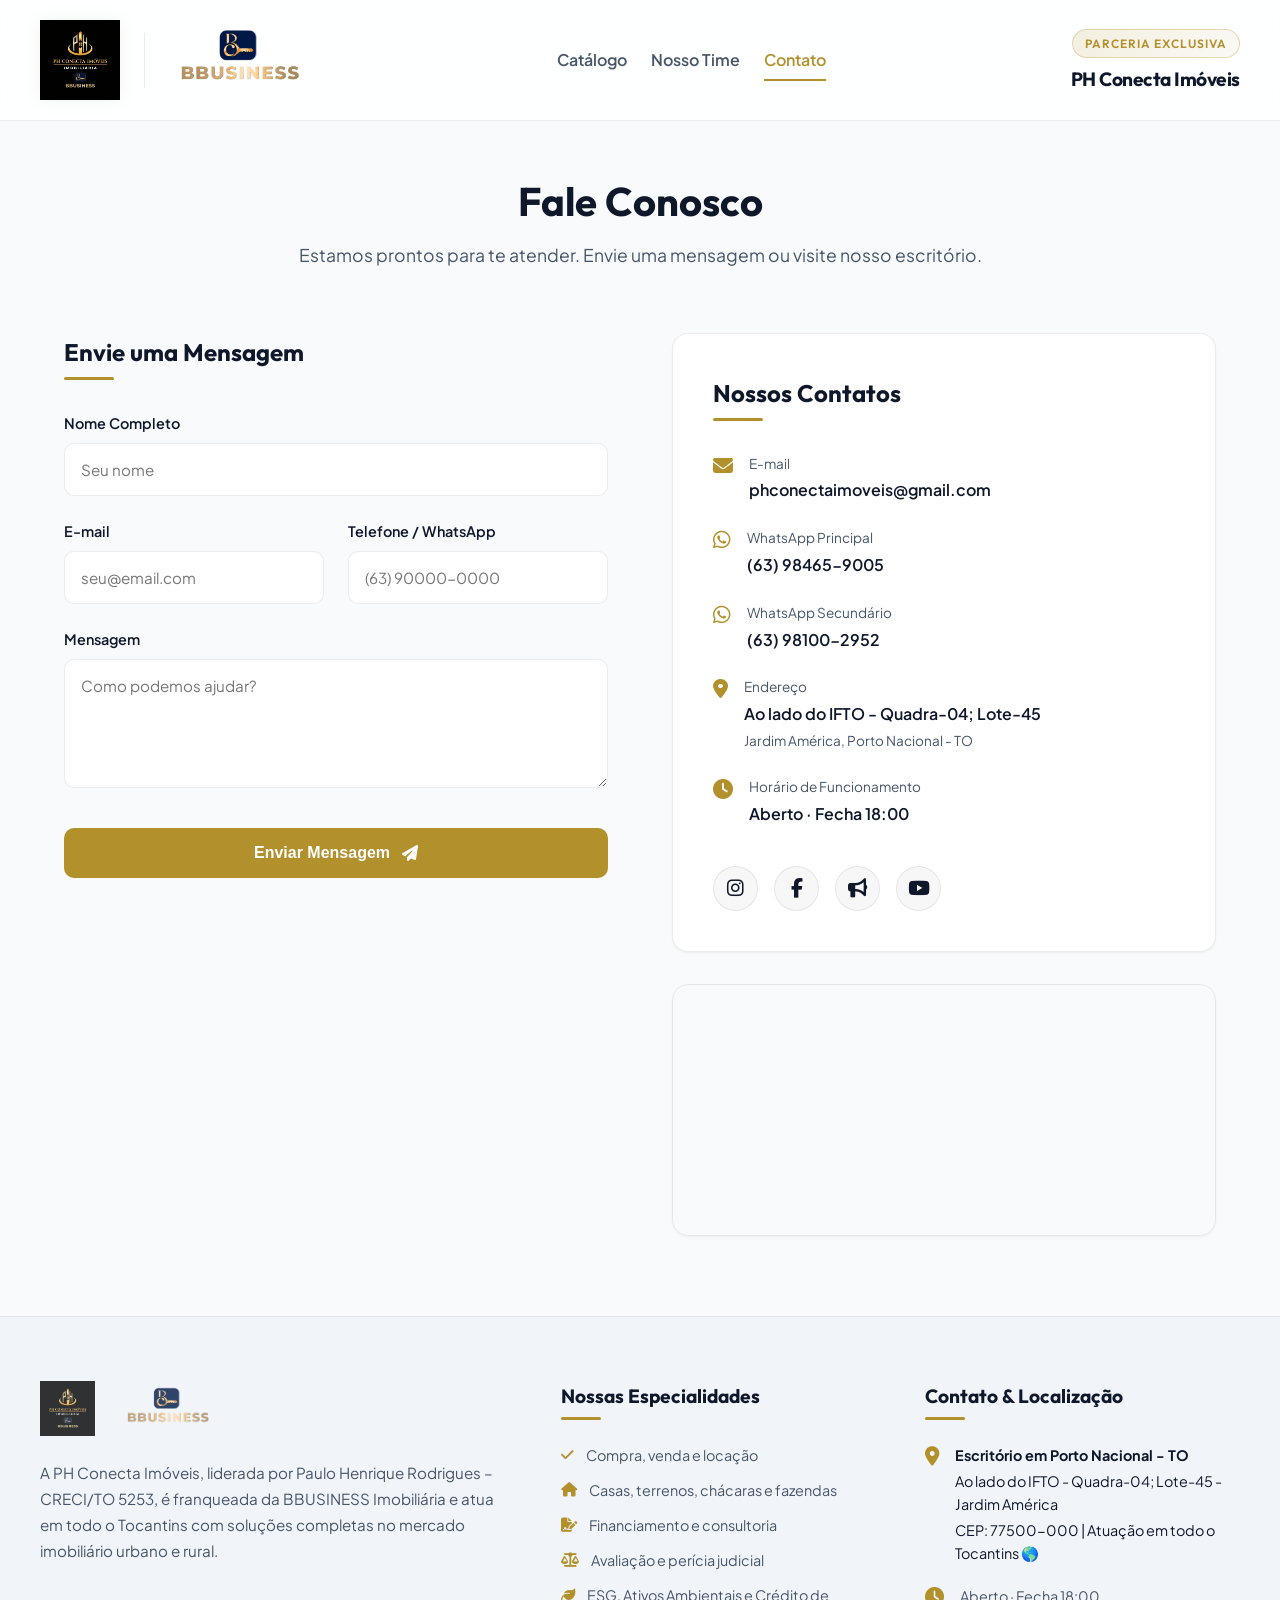
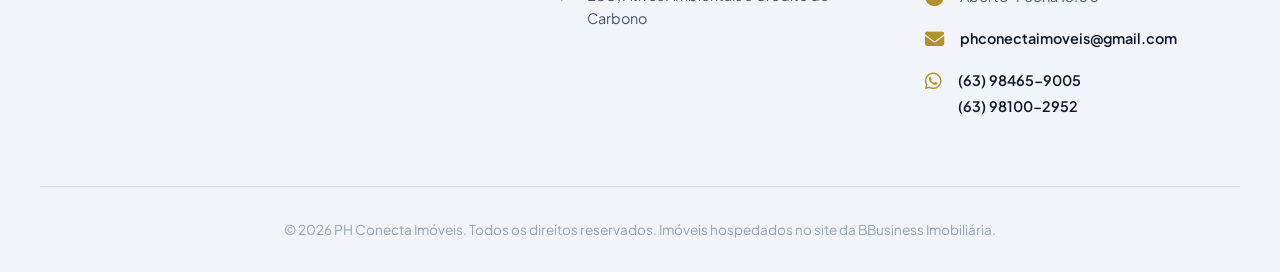
==== commit ab0464ec: "feat: add YouTube social media links and hover styling to contact and index pages" ====
--- a/contato.html
+++ b/contato.html
@@ -142,6 +142,7 @@
                         <a href="https://www.instagram.com/imobiliaria_ph_conecta_imoveis/" target="_blank" class="social-icon"><i class="fa-brands fa-instagram"></i></a>
                         <a href="https://www.facebook.com/profile.php?id=61579392174771" target="_blank" class="social-icon"><i class="fa-brands fa-facebook-f"></i></a>
                         <a href="https://whatsapp.com/channel/0029VbCNciaJf05h0G0z0J1j" target="_blank" class="social-icon"><i class="fa-solid fa-bullhorn"></i></a>
+                        <a href="https://www.youtube.com/@PHconectaIm%C3%B3veis" target="_blank" class="social-icon"><i class="fa-brands fa-youtube"></i></a>
                     </div>
                 </div>
 
--- a/style.css
+++ b/style.css
@@ -711,6 +711,11 @@
 
 .fc-fb:hover {
     background-color: #1877F2;
+    color: white;
+}
+
+.fc-yt:hover {
+    background-color: #FF0000;
     color: white;
 }
 
